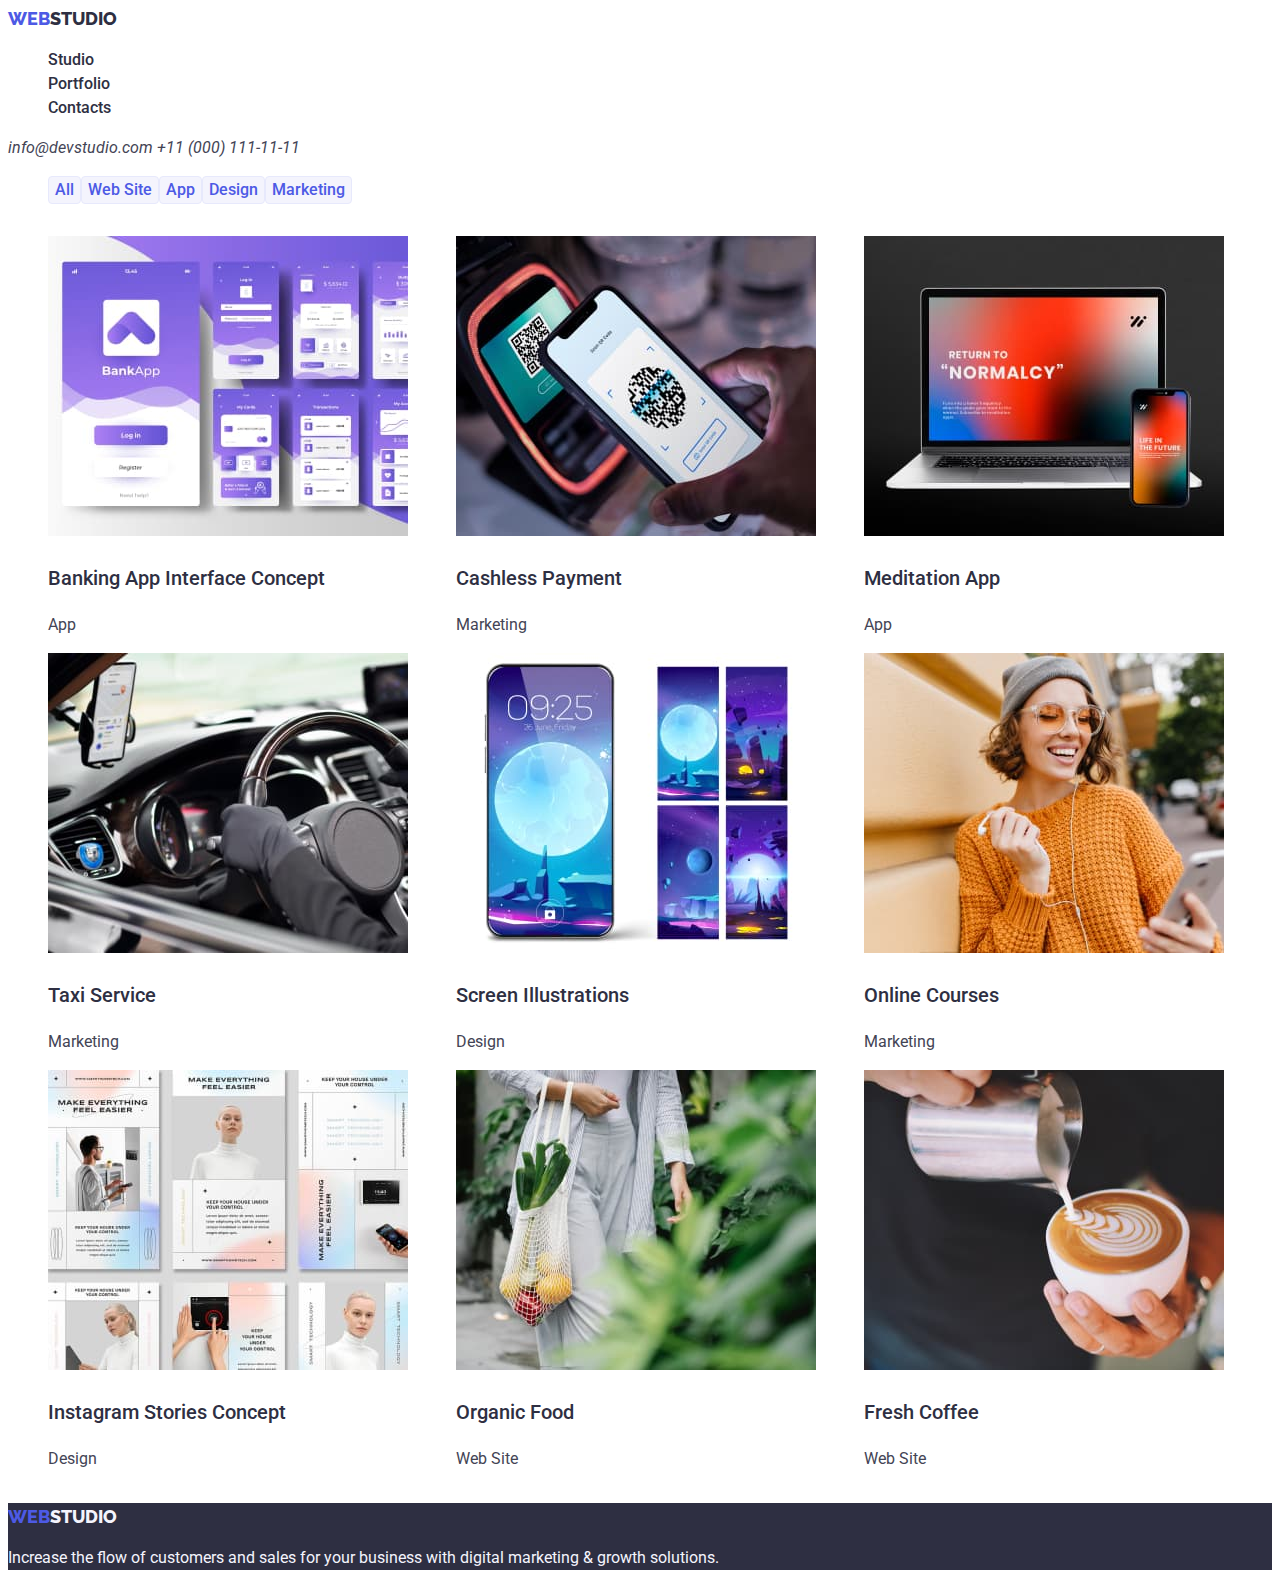
==== portfolio.html @ d2247dbf "Initial commit" ====
<!DOCTYPE html>
<html lang="en">
  <head>
    <meta charset="UTF-8" />
    <meta name="viewport" content="width=device-width, initial-scale=1.0" />
    <link rel="preconnect" href="https://fonts.googleapis.com" />
    <link rel="preconnect" href="https://fonts.gstatic.com" crossorigin />
    <link
      href="https://fonts.googleapis.com/css2?family=Raleway:wght@800&family=Roboto:wght@400;500;700;900&display=swap"
      rel="stylesheet"
    />
    <link rel="stylesheet" href="./css/styles.css" />
    <title>WebStudio - Portfolio</title>
  </head>
  <body>
    <header>
      <a class="logo" href="#"><span>WEB</span>STUDIO</a>
      <nav>
        <menu>
          <li>
            <a class="nav-links" href="./index.html" target="_self">Studio</a>
          </li>
          <li>
            <a class="nav-links" href="./portfolio.html" target="_self"
              >Portfolio</a
            >
          </li>
          <li><a class="nav-links" href="#">Contacts</a></li>
        </menu>
      </nav>
      <address>
        <a class="contacts" href="mailto:info@devstudio.com"
          >info@devstudio.com</a
        >
        <a class="contacts" href="tel:+110001111111">+11 (000) 111-11-11</a>
      </address>
    </header>
    <main>
      <div>
        <ul class="buttons-horizontal">
          <li><button type="button">All</button></li>
          <li><button type="button">Web Site</button></li>
          <li><button type="button">App</button></li>
          <li><button type="button">Design</button></li>
          <li><button type="button">Marketing</button></li>
        </ul>
      </div>
      <div>
        <ul class="grid-box">
          <li class="grid-item">
            <img
              src="./images/bankingapp.jpg"
              alt="Concept visualization of seven pages of Banking App layout"
              width="360"
              height="300"
            />
            <p class="pic-desc-header">Banking App Interface Concept</p>
            <p>App</p>
          </li>
          <li class="grid-item">
            <img
              src="./images/cashlesspayment.jpg"
              alt="Smartphone handed by a person and applied to a payment terminal"
              width="360"
              height="300"
            />
            <p class="pic-desc-header">Cashless Payment</p>
            <p>Marketing</p>
          </li>
          <li class="grid-item">
            <img
              src="./images/meditationapp.jpg"
              alt="Visualization of notebook and smartphone with some concept of meditation app on screen"
              width="360"
              height="300"
            />
            <p class="pic-desc-header">Meditation App</p>
            <p>App</p>
          </li>
          <li class="grid-item">
            <img
              src="./images/taxiservice.jpg"
              alt="Car interior dashboard with some hands grabbing the steering wheel"
              width="360"
              height="300"
            />
            <p class="pic-desc-header">Taxi Service</p>
            <p>Marketing</p>
          </li>
          <li class="grid-item">
            <img
              src="./images/screenillustrations.jpg"
              alt="Visualization of smartphone with some random space art wallpapers"
              width="360"
              height="300"
            />
            <p class="pic-desc-header">Screen Illustrations</p>
            <p>Design</p>
          </li>
          <li class="grid-item">
            <img
              src="./images/onlinecourses.jpg"
              alt="Young smiling woman holding a smartphone and looking at it screen"
              width="360"
              height="300"
            />
            <p class="pic-desc-header">Online Courses</p>
            <p>Marketing</p>
          </li>
          <li class="grid-item">
            <img
              src="./images/instagramstories.jpg"
              alt="Visualizations of some Instagram app screen designs"
              width="360"
              height="300"
            />
            <p class="pic-desc-header">Instagram Stories Concept</p>
            <p>Design</p>
          </li>
          <li class="grid-item">
            <img
              src="./images/organicfood.jpg"
              alt="Walking woman carrying a bag with vegetables"
              width="360"
              height="300"
            />
            <p class="pic-desc-header">Organic Food</p>
            <p>Web Site</p>
          </li>
          <li class="grid-item">
            <img
              src="./images/freshcoffee.jpg"
              alt="A person handling a cup and making a coffee"
              width="360"
              height="300"
            />
            <p class="pic-desc-header">Fresh Coffee</p>
            <p>Web Site</p>
          </li>
        </ul>
      </div>
    </main>
    <footer>
      <a class="logo-footer" href="#"><span>WEB</span>STUDIO</a>
      <p class="p-footer">
        Increase the flow of customers and sales for your business with digital
        marketing & growth solutions.
      </p>
    </footer>
  </body>
</html>
---- css/styles.css ----
:root {
  --button-color: #f4f4fd;
  --button-text-color: #4d5ae5;
  --button-hover-text-color: #ffffff;
  --button-border-color: #e7e9fc;
  --button-border-hover-color: #404bbf;
  --button-hover-color: #404bbf;
  --main-page-button-color: #4d5ae5;
  --main-page-button-text: #ffffff;
  --main-page-button-border: #404bbf;
  --body-text-color: #434455;
  --main-header-text-color: #ffffff;
  --header-text-color: #2e2f42;
  --background-color-dark: #2e2f42;
  --background-color-light: #f4f4fd;
  --footer-color: #f4f4fd;
  --span-color: #4d5ae5;
  --nav-links-color: #2e2f42;
  --nav-links-active-color: #404bbf;
}
body {
  font-family: Roboto, sans-serif;
  font-size: 16px;
  line-height: 1.5;
  color: var(--body-text-color);
}
.logo {
  font-family: Raleway;
  color: var(--header-text-color);
  font-size: 18px;
  font-weight: 800;
  line-height: 1.16667;
  text-decoration: none;
}
span {
  color: var(--span-color);
}
.nav-links {
  color: var(--nav-links-color);
  font-weight: 500;
  line-height: 1.5;
}
li {
  list-style-type: none;
}
.contacts {
  font-size: 16px;
  line-height: 1.5;
  color: var(--body-text-color);
  text-decoration: none;
}
footer {
  background-color: var(--background-color-dark);
}
h1 {
  color: var(--main-header-text-color);
  text-align: center;
  font-size: 56px;
  line-height: 1.07143;
}
h2 {
  color: var(--header-text-color);
  font-size: 36px;
  font-weight: 700;
  line-height: 1.11111;
  text-align: center;
}
h3 {
  font-size: 20px;
  font-weight: 500;
  color: var(--header-text-color);
}
.pic-desc-header {
  font-size: 20px;
  font-weight: 500;
  color: var(--header-text-color);
}
.header-background {
  background-color: var(--background-color-dark);
}
.ourteam-background {
  background: var(--background-color-light);
}
.main-page-button {
  font-size: 16px;
  font-weight: 500;
  line-height: 1.5;
  cursor: pointer;
  border-radius: 4px;
  background: var(--main-page-button-color);
  color: var(--main-page-button-text);
  border: 1px solid var(--main-page-button-border);
}
button {
  font-size: 16px;
  font-family: Roboto;
  font-weight: 500;
  line-height: 1.5;
  background: var(--button-color);
  color: var(--button-text-color);
  border: 1px solid var(--button-border-color);
  cursor: pointer;
  border-radius: 4px;
}
button:hover {
  background: var(--button-hover-color);
  border: var(--button-border-hover-color);
  color: var(--button-hover-text-color);
}
button:focus {
  background: var(--button-hover-color);
  color: var(--button-hover-text-color);
  outline-color: transparent;
}
a {
  outline: transparent;
  text-decoration: none;
}
a:focus {
  color: var(--nav-links-active-color);
}
a:hover {
  color: var(--nav-links-active-color);
}
.images-horizontal {
  list-style-type: none;
  display: inline-flex;
  flex-direction: row;
  justify-content: center;
  align-items: center;
  gap: 32px;
}
.buttons-horizontal {
  list-style-type: none;
  display: inline-flex;
  flex-direction: row;
}
.grid-box {
  display: flex;
  flex-wrap: wrap;
  list-style-type: none;
}
.grid-item {
  flex-direction: column;
  align-items: flex-start;
  flex-shrink: 0;
  flex-basis: calc(33.33%);
}
.logo-footer {
  color: var(--footer-color);
  font-family: Raleway;
  font-size: 18px;
  font-weight: 800;
  text-decoration: none;
}
.p-footer {
  color: var(--footer-color);
}
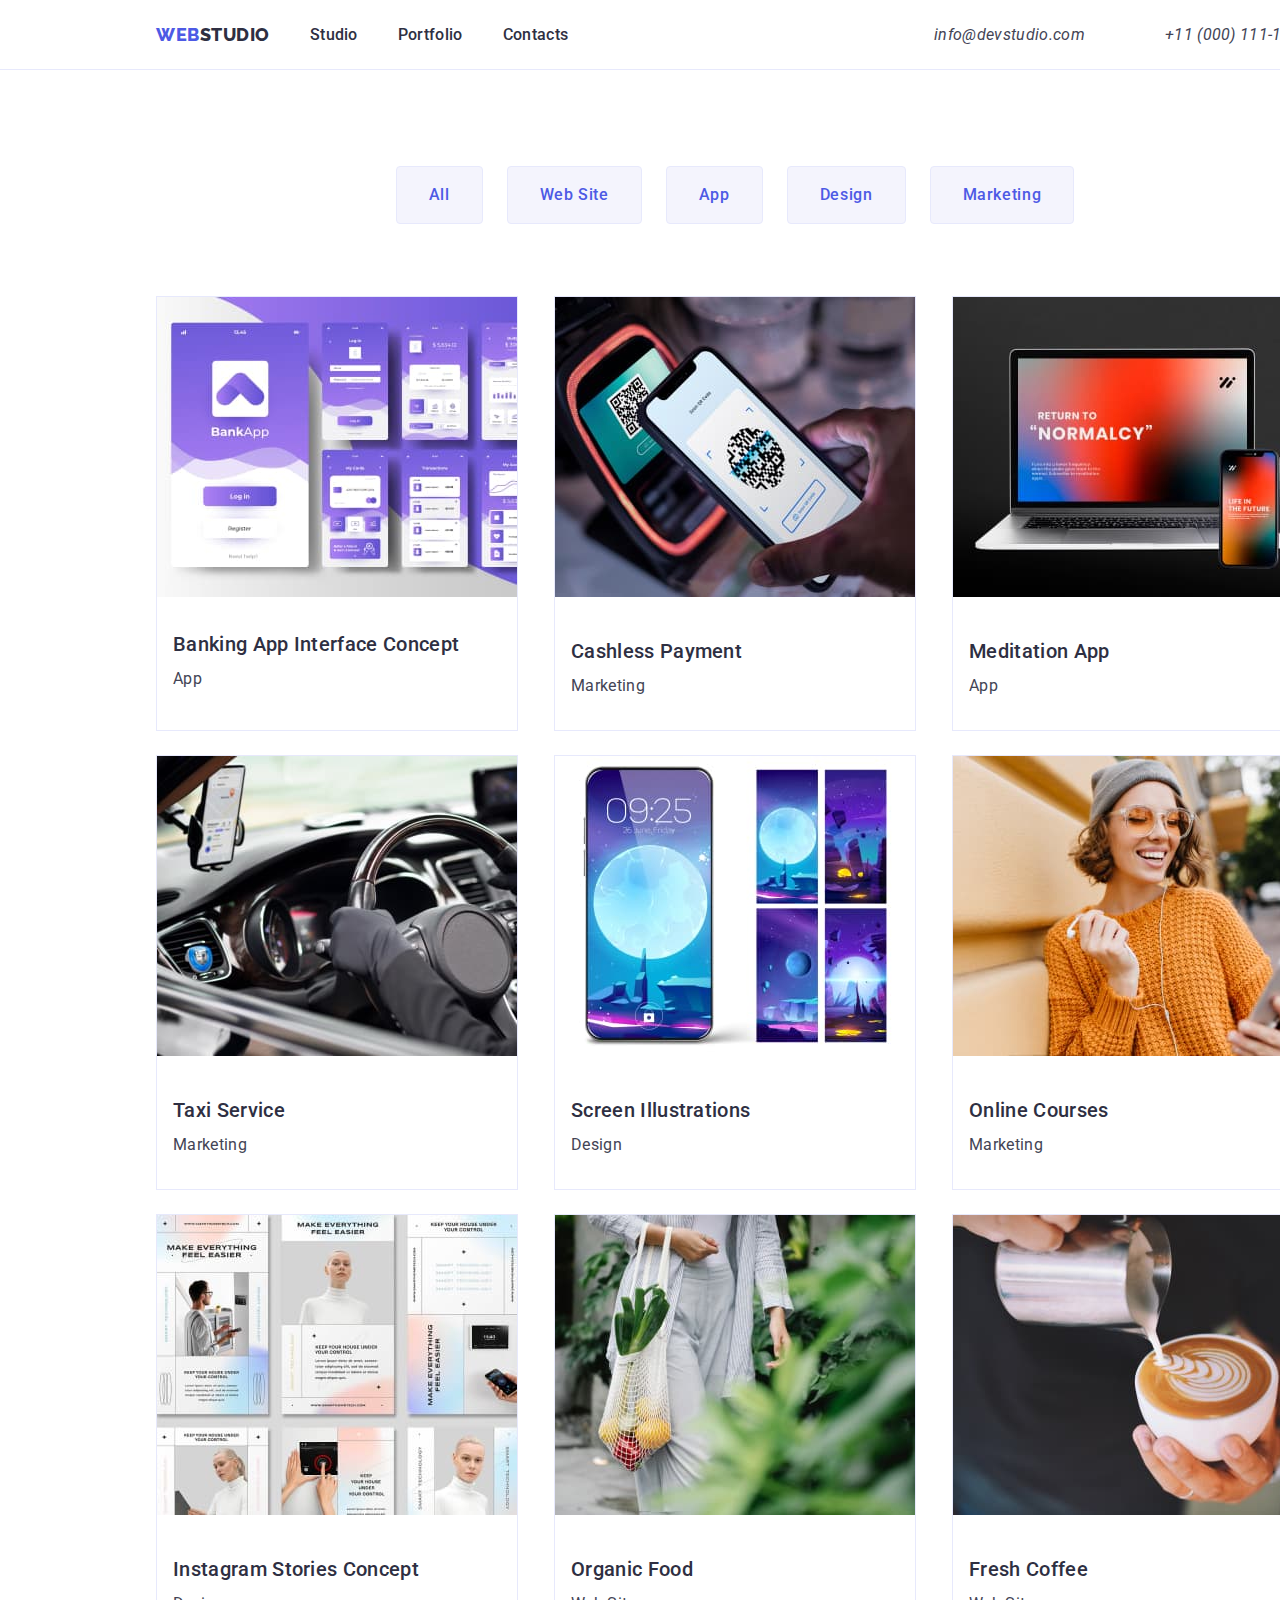
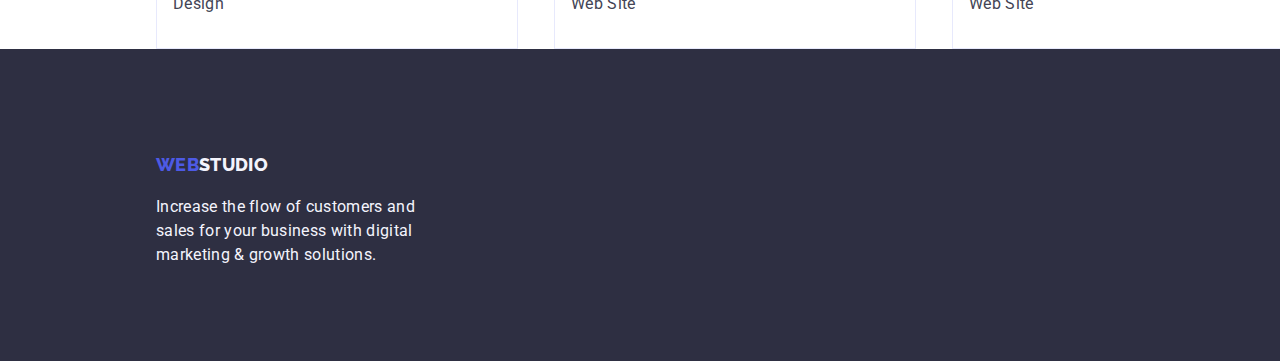
==== commit 721f539f: "goit-markup-hw-03" ====
--- a/portfolio.html
+++ b/portfolio.html
@@ -9,34 +9,39 @@
       href="https://fonts.googleapis.com/css2?family=Raleway:wght@800&family=Roboto:wght@400;500;700;900&display=swap"
       rel="stylesheet"
     />
+    <link rel="stylesheet" href="./css/modern-normalize.css" />
     <link rel="stylesheet" href="./css/styles.css" />
     <title>WebStudio - Portfolio</title>
   </head>
   <body>
-    <header>
-      <a class="logo" href="#"><span>WEB</span>STUDIO</a>
-      <nav>
-        <menu>
-          <li>
-            <a class="nav-links" href="./index.html" target="_self">Studio</a>
-          </li>
-          <li>
-            <a class="nav-links" href="./portfolio.html" target="_self"
-              >Portfolio</a
-            >
-          </li>
-          <li><a class="nav-links" href="#">Contacts</a></li>
-        </menu>
-      </nav>
-      <address>
-        <a class="contacts" href="mailto:info@devstudio.com"
-          >info@devstudio.com</a
-        >
-        <a class="contacts" href="tel:+110001111111">+11 (000) 111-11-11</a>
-      </address>
+    <header class="header-bottom-line">
+      <div class="container page-header">
+        <a class="logo" href="#"><span>WEB</span>STUDIO</a>
+        <nav>
+          <menu class="menu-nav-links">
+            <li>
+              <a class="nav-links" href="./index.html" target="_self">Studio</a>
+            </li>
+            <li>
+              <a class="nav-links" href="./portfolio.html" target="_self"
+                >Portfolio</a
+              >
+            </li>
+            <li><a class="nav-links" href="#">Contacts</a></li>
+          </menu>
+        </nav>
+        <address class="address-position">
+          <a class="contacts" href="mailto:info@devstudio.com"
+            >info@devstudio.com</a
+          >
+          <a class="contacts contacts-margin" href="tel:+110001111111"
+            >+11 (000) 111-11-11</a
+          >
+        </address>
+      </div>
     </header>
     <main>
-      <div>
+      <div class="container">
         <ul class="buttons-horizontal">
           <li><button type="button">All</button></li>
           <li><button type="button">Web Site</button></li>
@@ -45,17 +50,20 @@
           <li><button type="button">Marketing</button></li>
         </ul>
       </div>
-      <div>
+      <div class="container">
         <ul class="grid-box">
           <li class="grid-item">
             <img
+              class="card-no-gap"
               src="./images/bankingapp.jpg"
               alt="Concept visualization of seven pages of Banking App layout"
               width="360"
               height="300"
             />
-            <p class="pic-desc-header">Banking App Interface Concept</p>
-            <p>App</p>
+            <p class="pic-desc-header-portfolio">
+              Banking App Interface Concept
+            </p>
+            <p class="pic-desc-portfolio">App</p>
           </li>
           <li class="grid-item">
             <img
@@ -64,8 +72,8 @@
               width="360"
               height="300"
             />
-            <p class="pic-desc-header">Cashless Payment</p>
-            <p>Marketing</p>
+            <p class="pic-desc-header-portfolio">Cashless Payment</p>
+            <p class="pic-desc-portfolio">Marketing</p>
           </li>
           <li class="grid-item">
             <img
@@ -74,8 +82,8 @@
               width="360"
               height="300"
             />
-            <p class="pic-desc-header">Meditation App</p>
-            <p>App</p>
+            <p class="pic-desc-header-portfolio">Meditation App</p>
+            <p class="pic-desc-portfolio">App</p>
           </li>
           <li class="grid-item">
             <img
@@ -84,8 +92,8 @@
               width="360"
               height="300"
             />
-            <p class="pic-desc-header">Taxi Service</p>
-            <p>Marketing</p>
+            <p class="pic-desc-header-portfolio">Taxi Service</p>
+            <p class="pic-desc-portfolio">Marketing</p>
           </li>
           <li class="grid-item">
             <img
@@ -94,8 +102,8 @@
               width="360"
               height="300"
             />
-            <p class="pic-desc-header">Screen Illustrations</p>
-            <p>Design</p>
+            <p class="pic-desc-header-portfolio">Screen Illustrations</p>
+            <p class="pic-desc-portfolio">Design</p>
           </li>
           <li class="grid-item">
             <img
@@ -104,8 +112,8 @@
               width="360"
               height="300"
             />
-            <p class="pic-desc-header">Online Courses</p>
-            <p>Marketing</p>
+            <p class="pic-desc-header-portfolio">Online Courses</p>
+            <p class="pic-desc-portfolio">Marketing</p>
           </li>
           <li class="grid-item">
             <img
@@ -114,8 +122,8 @@
               width="360"
               height="300"
             />
-            <p class="pic-desc-header">Instagram Stories Concept</p>
-            <p>Design</p>
+            <p class="pic-desc-header-portfolio">Instagram Stories Concept</p>
+            <p class="pic-desc-portfolio">Design</p>
           </li>
           <li class="grid-item">
             <img
@@ -124,8 +132,8 @@
               width="360"
               height="300"
             />
-            <p class="pic-desc-header">Organic Food</p>
-            <p>Web Site</p>
+            <p class="pic-desc-header-portfolio">Organic Food</p>
+            <p class="pic-desc-portfolio">Web Site</p>
           </li>
           <li class="grid-item">
             <img
@@ -134,8 +142,8 @@
               width="360"
               height="300"
             />
-            <p class="pic-desc-header">Fresh Coffee</p>
-            <p>Web Site</p>
+            <p class="pic-desc-header-portfolio">Fresh Coffee</p>
+            <p class="pic-desc-portfolio">Web Site</p>
           </li>
         </ul>
       </div>
--- a/css/styles.css
+++ b/css/styles.css
@@ -2,7 +2,7 @@
   --button-color: #f4f4fd;
   --button-text-color: #4d5ae5;
   --button-hover-text-color: #ffffff;
-  --button-border-color: #e7e9fc;
+  --border-color: #e7e9fc;
   --button-border-hover-color: #404bbf;
   --button-hover-color: #404bbf;
   --main-page-button-color: #4d5ae5;
@@ -11,52 +11,39 @@
   --body-text-color: #434455;
   --main-header-text-color: #ffffff;
   --header-text-color: #2e2f42;
+  --header-bottom-border: #e7e9fc;
   --background-color-dark: #2e2f42;
   --background-color-light: #f4f4fd;
+  --card-background: #fff;
   --footer-color: #f4f4fd;
   --span-color: #4d5ae5;
   --nav-links-color: #2e2f42;
   --nav-links-active-color: #404bbf;
 }
+.container {
+  width: 1158px;
+  margin-left: 156px;
+}
 body {
   font-family: Roboto, sans-serif;
   font-size: 16px;
   line-height: 1.5;
+  letter-spacing: 0.32px;
   color: var(--body-text-color);
-}
-.logo {
-  font-family: Raleway;
-  color: var(--header-text-color);
-  font-size: 18px;
-  font-weight: 800;
-  line-height: 1.16667;
-  text-decoration: none;
-}
-span {
-  color: var(--span-color);
-}
-.nav-links {
-  color: var(--nav-links-color);
-  font-weight: 500;
-  line-height: 1.5;
 }
 li {
   list-style-type: none;
 }
-.contacts {
-  font-size: 16px;
-  line-height: 1.5;
-  color: var(--body-text-color);
-  text-decoration: none;
-}
-footer {
-  background-color: var(--background-color-dark);
-}
-h1 {
-  color: var(--main-header-text-color);
-  text-align: center;
-  font-size: 56px;
-  line-height: 1.07143;
+.section {
+  padding-top: 120px;
+  padding-bottom: 120px;
+}
+p {
+  margin: 0;
+}
+ul {
+  padding-left: 0px;
+  margin: 0px;
 }
 h2 {
   color: var(--header-text-color);
@@ -64,22 +51,86 @@
   font-weight: 700;
   line-height: 1.11111;
   text-align: center;
+  padding-bottom: 72px;
 }
 h3 {
   font-size: 20px;
   font-weight: 500;
   color: var(--header-text-color);
-}
-.pic-desc-header {
-  font-size: 20px;
-  font-weight: 500;
-  color: var(--header-text-color);
-}
-.header-background {
-  background-color: var(--background-color-dark);
-}
-.ourteam-background {
-  background: var(--background-color-light);
+  margin-bottom: 8px;
+}
+
+/* Header elements */
+
+.logo {
+  font-family: Raleway;
+  color: var(--header-text-color);
+  font-size: 18px;
+  font-weight: 800;
+  line-height: 1.16667;
+  letter-spacing: 0.54px;
+  text-decoration: none;
+  padding-top: 24px;
+  padding-bottom: 24px;
+}
+span {
+  color: var(--span-color);
+}
+.page-header {
+  display: flex;
+  align-items: center;
+}
+.header-bottom-line {
+  border-bottom: 1px solid var(--header-bottom-border);
+}
+.menu-nav-links {
+  display: flex;
+  gap: 40px;
+}
+.nav-links {
+  color: var(--nav-links-color);
+  font-weight: 500;
+  line-height: 1.5;
+  letter-spacing: 0.32px;
+}
+address {
+  display: inline-flex;
+}
+.address-position {
+  margin-left: auto;
+  gap: 40px;
+}
+.contacts {
+  font-size: 16px;
+  line-height: 1.5;
+  color: var(--body-text-color);
+  text-decoration: none;
+}
+.contacts-margin {
+  margin-left: 40px;
+}
+a {
+  outline: transparent;
+  text-decoration: none;
+}
+a:focus {
+  color: var(--nav-links-active-color);
+}
+a:hover {
+  color: var(--nav-links-active-color);
+}
+
+/* Hero section elements */
+
+h1 {
+  color: var(--main-header-text-color);
+  font-size: 56px;
+  line-height: 1.07143;
+  letter-spacing: 1.12px;
+  font-weight: 700;
+  width: 496px;
+  margin: 0 auto;
+  padding-top: 188px;
 }
 .main-page-button {
   font-size: 16px;
@@ -90,69 +141,166 @@
   background: var(--main-page-button-color);
   color: var(--main-page-button-text);
   border: 1px solid var(--main-page-button-border);
-}
-button {
-  font-size: 16px;
-  font-family: Roboto;
-  font-weight: 500;
-  line-height: 1.5;
-  background: var(--button-color);
-  color: var(--button-text-color);
-  border: 1px solid var(--button-border-color);
-  cursor: pointer;
-  border-radius: 4px;
-}
-button:hover {
-  background: var(--button-hover-color);
-  border: var(--button-border-hover-color);
-  color: var(--button-hover-text-color);
-}
-button:focus {
-  background: var(--button-hover-color);
-  color: var(--button-hover-text-color);
-  outline-color: transparent;
-}
-a {
-  outline: transparent;
-  text-decoration: none;
-}
-a:focus {
-  color: var(--nav-links-active-color);
-}
-a:hover {
-  color: var(--nav-links-active-color);
-}
-.images-horizontal {
-  list-style-type: none;
-  display: inline-flex;
-  flex-direction: row;
-  justify-content: center;
-  align-items: center;
-  gap: 32px;
-}
-.buttons-horizontal {
-  list-style-type: none;
-  display: inline-flex;
-  flex-direction: row;
-}
-.grid-box {
-  display: flex;
-  flex-wrap: wrap;
-  list-style-type: none;
-}
-.grid-item {
-  flex-direction: column;
-  align-items: flex-start;
-  flex-shrink: 0;
-  flex-basis: calc(33.33%);
+  margin-top: 48px;
+}
+.header-background {
+  width: 1440px;
+  height: 600px;
+  background-color: var(--background-color-dark);
+  text-align: center;
+}
+
+/* Footer elements */
+
+footer {
+  background-color: var(--background-color-dark);
+  width: 1440px;
+  height: 312px;
 }
 .logo-footer {
+  display: block;
   color: var(--footer-color);
   font-family: Raleway;
   font-size: 18px;
   font-weight: 800;
   text-decoration: none;
+  margin-left: 156px;
+  padding-top: 101.5px;
 }
 .p-footer {
+  display: block;
   color: var(--footer-color);
-}
+  width: 264px;
+  margin-left: 156px;
+  padding-top: 17.5px;
+}
+
+.feature-list {
+  display: flex;
+  gap: 24px;
+}
+.feature-list-item {
+  flex-basis: 264px;
+}
+
+/* Our team cards*/
+
+.ourteam-background {
+  background: var(--background-color-light);
+  width: 1440px;
+}
+.picture-card {
+  background: var(--card-background);
+  display: block;
+  border-radius: 0px 0px 4px 4px;
+  box-shadow: 0px 2px 1px 0px rgba(46, 47, 66, 0.08),
+    0px 1px 1px 0px rgba(46, 47, 66, 0.16),
+    0px 1px 6px 0px rgba(46, 47, 66, 0.08);
+}
+.pic-desc-header {
+  font-size: 20px;
+  font-weight: 500;
+  color: var(--header-text-color);
+  margin: 0px;
+  padding-top: 32px;
+  padding-bottom: 8px;
+  text-align: center;
+}
+.pic-desc {
+  text-align: center;
+  padding-bottom: 32px;
+}
+
+/* Buttons */
+
+button {
+  font-size: 16px;
+  font-family: Roboto;
+  font-weight: 500;
+  line-height: 1.5;
+  letter-spacing: 0.64px;
+  background: var(--button-color);
+  color: var(--button-text-color);
+  border: 1px solid var(--border-color);
+  cursor: pointer;
+  border-radius: 4px;
+  padding: 16px 32px;
+}
+button:hover {
+  background: var(--button-hover-color);
+  border: var(--button-border-hover-color);
+  color: var(--button-hover-text-color);
+}
+button:focus {
+  background: var(--button-hover-color);
+  color: var(--button-hover-text-color);
+  outline-color: transparent;
+}
+.buttons-horizontal {
+  list-style-type: none;
+  display: flex;
+  flex-direction: row;
+  gap: 24px;
+  justify-content: center;
+  margin-bottom: 72px;
+  margin-top: 96px;
+}
+
+/* What are we doing section */
+
+.images-horizontal {
+  list-style-type: none;
+  display: flex;
+  flex-direction: row;
+  justify-content: center;
+  align-items: center;
+  gap: 24px;
+}
+.image-border {
+  border: 1px solid var(--border-color);
+}
+.image-border-portfolio {
+  border: 1px solid var(--border-color);
+}
+
+/* Cards grid */
+
+.grid-box {
+  display: flex;
+  flex-wrap: wrap;
+  list-style-type: none;
+  row-gap: 24px;
+  justify-content: space-between;
+}
+.grid-item {
+  flex-direction: column;
+  align-items: flex-start;
+  flex-shrink: 0;
+  flex-basis: 360px;
+  border: 1px solid var(--border-color);
+}
+/*.grid-item:last-child {
+  gap: 0px;
+}
+*/
+.picture-card-portfolio {
+  background: --var(--card-background);
+  width: 360px;
+  border: 1px solid var(--border-color);
+  border-radius: 0px 0px 4px 4px;
+  overflow: hidden;
+  padding-bottom: 0px;
+}
+.pic-desc-header-portfolio {
+  font-size: 20px;
+  font-weight: 500;
+  color: var(--header-text-color);
+  margin: 0px;
+  padding: 32px 0px 8px 16px;
+}
+.card-no-gap {
+  display: block;
+}
+.pic-desc-portfolio {
+  padding: 0px 0px 32px 16px;
+}
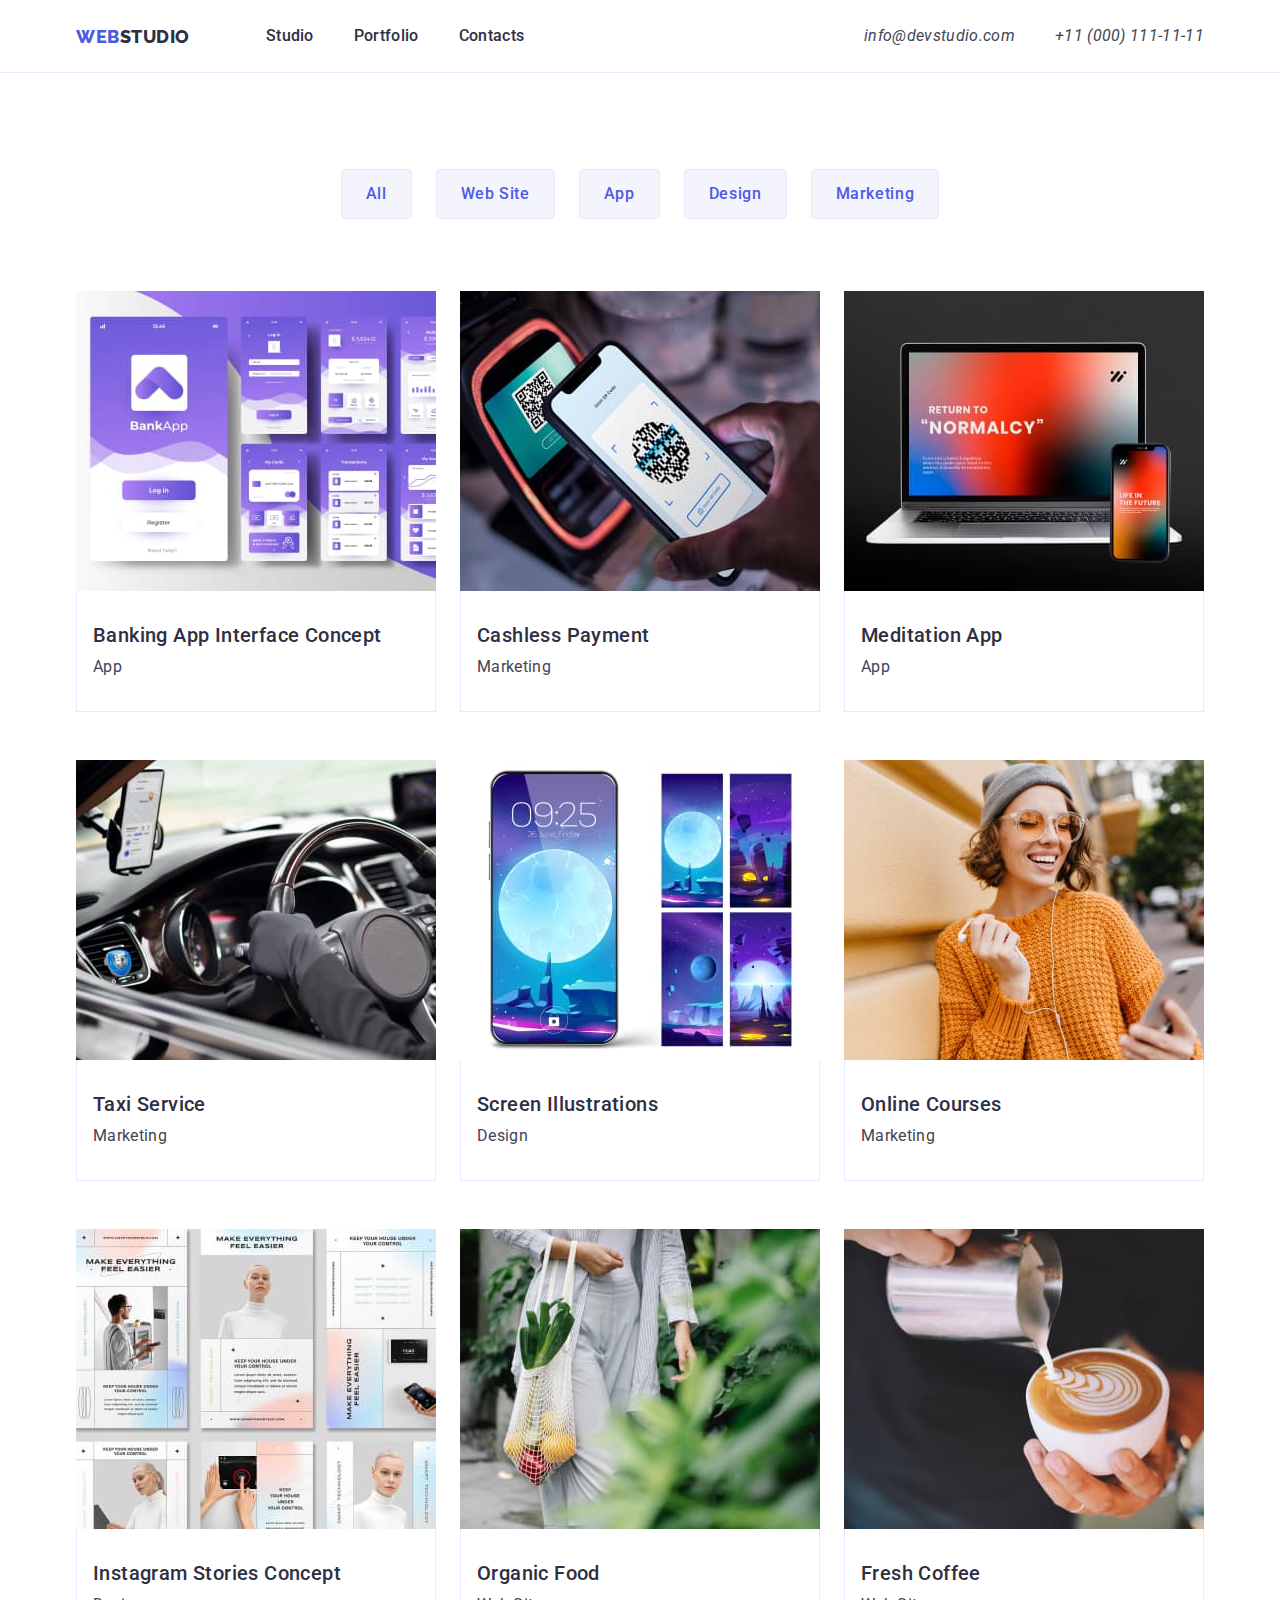
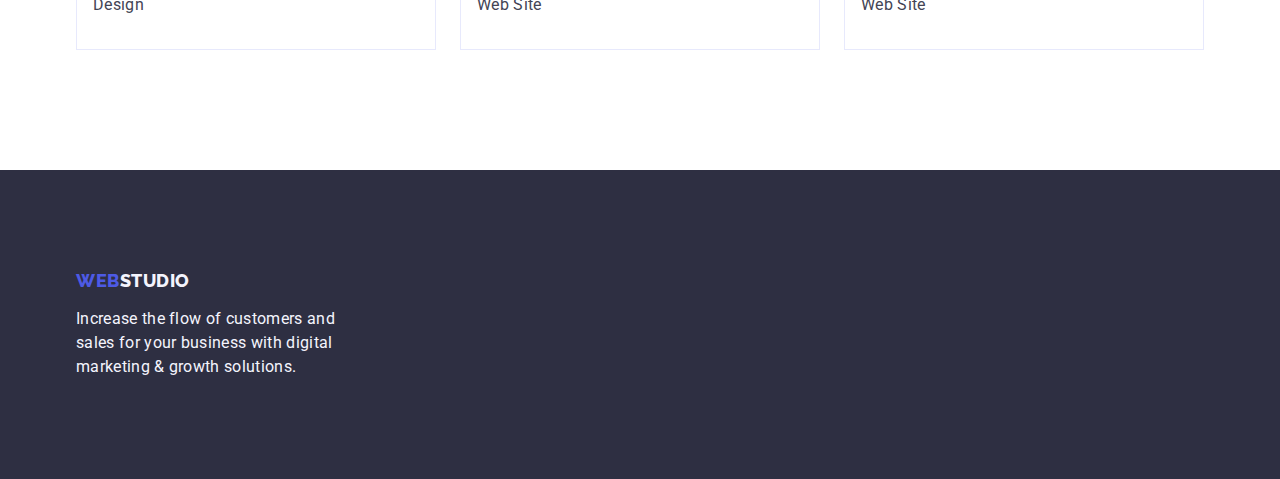
==== commit 59ca8b3e: "goit-markup-hw-03-updated" ====
--- a/portfolio.html
+++ b/portfolio.html
@@ -9,15 +9,15 @@
       href="https://fonts.googleapis.com/css2?family=Raleway:wght@800&family=Roboto:wght@400;500;700;900&display=swap"
       rel="stylesheet"
     />
-    <link rel="stylesheet" href="./css/modern-normalize.css" />
+    <link rel="stylesheet" href="./css/modern-normalize.min.css" />
     <link rel="stylesheet" href="./css/styles.css" />
     <title>WebStudio - Portfolio</title>
   </head>
   <body>
     <header class="header-bottom-line">
       <div class="container page-header">
-        <a class="logo" href="#"><span>WEB</span>STUDIO</a>
-        <nav>
+        <nav class="header-navigation">
+          <a class="logo" href="#"><span>WEB</span>STUDIO</a>
           <menu class="menu-nav-links">
             <li>
               <a class="nav-links" href="./index.html" target="_self">Studio</a>
@@ -30,130 +30,186 @@
             <li><a class="nav-links" href="#">Contacts</a></li>
           </menu>
         </nav>
-        <address class="address-position">
-          <a class="contacts" href="mailto:info@devstudio.com"
-            >info@devstudio.com</a
-          >
-          <a class="contacts contacts-margin" href="tel:+110001111111"
-            >+11 (000) 111-11-11</a
-          >
+        <address>
+          <ul class="address-position">
+            <li>
+              <a class="contacts" href="mailto:info@devstudio.com"
+                >info@devstudio.com</a
+              >
+            </li>
+            <li>
+              <a class="contacts" href="tel:+110001111111"
+                >+11 (000) 111-11-11</a
+              >
+            </li>
+          </ul>
         </address>
       </div>
     </header>
     <main>
+      <section class="main-section-portfolio">
+        <div class="container">
+          <h1 class="visually-hidden">Portfolio</h1>
+          <ul class="list-portfolio-filters">
+            <li>
+              <button class="buttons-portfolio" type="button">All</button>
+            </li>
+            <li>
+              <button class="buttons-portfolio" type="button">Web Site</button>
+            </li>
+            <li>
+              <button class="buttons-portfolio" type="button">App</button>
+            </li>
+            <li>
+              <button class="buttons-portfolio" type="button">Design</button>
+            </li>
+            <li>
+              <button class="buttons-portfolio" type="button">Marketing</button>
+            </li>
+          </ul>
+          <div>
+            <ul class="list-cards-grid-portfolio">
+              <li class="card-portfolio">
+                <a>
+                  <img
+                    src="./images/bankingapp.jpg"
+                    alt="Concept visualization of seven pages of Banking App layout"
+                    width="360"
+                    height="300"
+                  />
+                  <div class="div-card-portfolio">
+                    <h3 class="h3-card-portfolio">
+                      Banking App Interface Concept
+                    </h3>
+                    <p class="p-card-portfolio">App</p>
+                  </div></a
+                >
+              </li>
+              <li class="card-portfolio">
+                <a>
+                  <img
+                    src="./images/cashlesspayment.jpg"
+                    alt="Smartphone handed by a person and applied to a payment terminal"
+                    width="360"
+                    height="300"
+                  />
+                  <div class="div-card-portfolio">
+                    <h3 class="h3-card-portfolio">Cashless Payment</h3>
+                    <p class="p-card-portfolio">Marketing</p>
+                  </div>
+                </a>
+              </li>
+              <li class="card-portfolio">
+                <a>
+                  <img
+                    src="./images/meditationapp.jpg"
+                    alt="Visualization of notebook and smartphone with some concept of meditation app on screen"
+                    width="360"
+                    height="300"
+                  />
+                  <div class="div-card-portfolio">
+                    <h3 class="h3-card-portfolio">Meditation App</h3>
+                    <p class="p-card-portfolio">App</p>
+                  </div></a
+                >
+              </li>
+              <li class="card-portfolio">
+                <a>
+                  <img
+                    src="./images/taxiservice.jpg"
+                    alt="Car interior dashboard with some hands grabbing the steering wheel"
+                    width="360"
+                    height="300"
+                  />
+                  <div class="div-card-portfolio">
+                    <h3 class="h3-card-portfolio">Taxi Service</h3>
+                    <p class="p-card-portfolio">Marketing</p>
+                  </div></a
+                >
+              </li>
+              <li class="card-portfolio">
+                <a>
+                  <img
+                    src="./images/screenillustrations.jpg"
+                    alt="Visualization of smartphone with some random space art wallpapers"
+                    width="360"
+                    height="300"
+                  />
+                  <div class="div-card-portfolio">
+                    <h3 class="h3-card-portfolio">Screen Illustrations</h3>
+                    <p class="p-card-portfolio">Design</p>
+                  </div></a
+                >
+              </li>
+              <li class="card-portfolio">
+                <a>
+                  <img
+                    src="./images/onlinecourses.jpg"
+                    alt="Young smiling woman holding a smartphone and looking at it screen"
+                    width="360"
+                    height="300"
+                  />
+                  <div class="div-card-portfolio">
+                    <h3 class="h3-card-portfolio">Online Courses</h3>
+                    <p class="p-card-portfolio">Marketing</p>
+                  </div></a
+                >
+              </li>
+              <li class="card-portfolio">
+                <a>
+                  <img
+                    src="./images/instagramstories.jpg"
+                    alt="Visualizations of some Instagram app screen designs"
+                    width="360"
+                    height="300"
+                  />
+                  <div class="div-card-portfolio">
+                    <h3 class="h3-card-portfolio">Instagram Stories Concept</h3>
+                    <p class="p-card-portfolio">Design</p>
+                  </div></a
+                >
+              </li>
+              <li class="card-portfolio">
+                <a>
+                  <img
+                    src="./images/organicfood.jpg"
+                    alt="Walking woman carrying a bag with vegetables"
+                    width="360"
+                    height="300"
+                  />
+                  <div class="div-card-portfolio">
+                    <h3 class="h3-card-portfolio">Organic Food</h3>
+                    <p class="p-card-portfolio">Web Site</p>
+                  </div></a
+                >
+              </li>
+              <li class="card-portfolio">
+                <a>
+                  <img
+                    src="./images/freshcoffee.jpg"
+                    alt="A person handling a cup and making a coffee"
+                    width="360"
+                    height="300"
+                  />
+                  <div class="div-card-portfolio">
+                    <h3 class="h3-card-portfolio">Fresh Coffee</h3>
+                    <p class="p-card-portfolio">Web Site</p>
+                  </div></a
+                >
+              </li>
+            </ul>
+          </div>
+        </div>
+      </section>
+    </main>
+    <footer class="page-footer">
       <div class="container">
-        <ul class="buttons-horizontal">
-          <li><button type="button">All</button></li>
-          <li><button type="button">Web Site</button></li>
-          <li><button type="button">App</button></li>
-          <li><button type="button">Design</button></li>
-          <li><button type="button">Marketing</button></li>
-        </ul>
+        <a class="logo-footer" href="#"><span>WEB</span>STUDIO</a>
+        <p class="p-footer">
+          Increase the flow of customers and sales for your business with
+          digital marketing & growth solutions.
+        </p>
       </div>
-      <div class="container">
-        <ul class="grid-box">
-          <li class="grid-item">
-            <img
-              class="card-no-gap"
-              src="./images/bankingapp.jpg"
-              alt="Concept visualization of seven pages of Banking App layout"
-              width="360"
-              height="300"
-            />
-            <p class="pic-desc-header-portfolio">
-              Banking App Interface Concept
-            </p>
-            <p class="pic-desc-portfolio">App</p>
-          </li>
-          <li class="grid-item">
-            <img
-              src="./images/cashlesspayment.jpg"
-              alt="Smartphone handed by a person and applied to a payment terminal"
-              width="360"
-              height="300"
-            />
-            <p class="pic-desc-header-portfolio">Cashless Payment</p>
-            <p class="pic-desc-portfolio">Marketing</p>
-          </li>
-          <li class="grid-item">
-            <img
-              src="./images/meditationapp.jpg"
-              alt="Visualization of notebook and smartphone with some concept of meditation app on screen"
-              width="360"
-              height="300"
-            />
-            <p class="pic-desc-header-portfolio">Meditation App</p>
-            <p class="pic-desc-portfolio">App</p>
-          </li>
-          <li class="grid-item">
-            <img
-              src="./images/taxiservice.jpg"
-              alt="Car interior dashboard with some hands grabbing the steering wheel"
-              width="360"
-              height="300"
-            />
-            <p class="pic-desc-header-portfolio">Taxi Service</p>
-            <p class="pic-desc-portfolio">Marketing</p>
-          </li>
-          <li class="grid-item">
-            <img
-              src="./images/screenillustrations.jpg"
-              alt="Visualization of smartphone with some random space art wallpapers"
-              width="360"
-              height="300"
-            />
-            <p class="pic-desc-header-portfolio">Screen Illustrations</p>
-            <p class="pic-desc-portfolio">Design</p>
-          </li>
-          <li class="grid-item">
-            <img
-              src="./images/onlinecourses.jpg"
-              alt="Young smiling woman holding a smartphone and looking at it screen"
-              width="360"
-              height="300"
-            />
-            <p class="pic-desc-header-portfolio">Online Courses</p>
-            <p class="pic-desc-portfolio">Marketing</p>
-          </li>
-          <li class="grid-item">
-            <img
-              src="./images/instagramstories.jpg"
-              alt="Visualizations of some Instagram app screen designs"
-              width="360"
-              height="300"
-            />
-            <p class="pic-desc-header-portfolio">Instagram Stories Concept</p>
-            <p class="pic-desc-portfolio">Design</p>
-          </li>
-          <li class="grid-item">
-            <img
-              src="./images/organicfood.jpg"
-              alt="Walking woman carrying a bag with vegetables"
-              width="360"
-              height="300"
-            />
-            <p class="pic-desc-header-portfolio">Organic Food</p>
-            <p class="pic-desc-portfolio">Web Site</p>
-          </li>
-          <li class="grid-item">
-            <img
-              src="./images/freshcoffee.jpg"
-              alt="A person handling a cup and making a coffee"
-              width="360"
-              height="300"
-            />
-            <p class="pic-desc-header-portfolio">Fresh Coffee</p>
-            <p class="pic-desc-portfolio">Web Site</p>
-          </li>
-        </ul>
-      </div>
-    </main>
-    <footer>
-      <a class="logo-footer" href="#"><span>WEB</span>STUDIO</a>
-      <p class="p-footer">
-        Increase the flow of customers and sales for your business with digital
-        marketing & growth solutions.
-      </p>
     </footer>
   </body>
 </html>
--- a/css/styles.css
+++ b/css/styles.css
@@ -1,306 +1,393 @@
 :root {
-  --button-color: #f4f4fd;
-  --button-text-color: #4d5ae5;
-  --button-hover-text-color: #ffffff;
-  --border-color: #e7e9fc;
-  --button-border-hover-color: #404bbf;
-  --button-hover-color: #404bbf;
-  --main-page-button-color: #4d5ae5;
-  --main-page-button-text: #ffffff;
-  --main-page-button-border: #404bbf;
-  --body-text-color: #434455;
-  --main-header-text-color: #ffffff;
-  --header-text-color: #2e2f42;
-  --header-bottom-border: #e7e9fc;
-  --background-color-dark: #2e2f42;
-  --background-color-light: #f4f4fd;
-  --card-background: #fff;
-  --footer-color: #f4f4fd;
-  --span-color: #4d5ae5;
-  --nav-links-color: #2e2f42;
-  --nav-links-active-color: #404bbf;
-}
-.container {
-  width: 1158px;
-  margin-left: 156px;
-}
+  --iris: #4d5ae5;
+  --ocean: #404bbf;
+  --navy-blue: #2e2f42;
+  --slate: #434455;
+  --cornflower: #e7e9fc;
+  --cloud: #f4f4fd;
+  --white: #ffffff;
+}
+
 body {
   font-family: Roboto, sans-serif;
   font-size: 16px;
+  font-weight: 400;
   line-height: 1.5;
   letter-spacing: 0.32px;
-  color: var(--body-text-color);
-}
-li {
-  list-style-type: none;
-}
-.section {
-  padding-top: 120px;
-  padding-bottom: 120px;
-}
-p {
+  color: var(--slate);
+}
+
+.container {
+  width: 1158px;
+  margin: 0 auto;
+  padding: 0 15px;
+}
+
+img {
+  display: block;
+}
+
+p,
+h1,
+h2,
+h3,
+h4,
+h5,
+h6 {
   margin: 0;
 }
+
 ul {
-  padding-left: 0px;
+  padding: 0px;
   margin: 0px;
 }
-h2 {
-  color: var(--header-text-color);
-  font-size: 36px;
-  font-weight: 700;
-  line-height: 1.11111;
-  text-align: center;
-  padding-bottom: 72px;
-}
-h3 {
-  font-size: 20px;
-  font-weight: 500;
-  color: var(--header-text-color);
-  margin-bottom: 8px;
-}
 
 /* Header elements */
+
+.header-navigation {
+  display: flex;
+  align-items: center;
+}
 
 .logo {
   font-family: Raleway;
-  color: var(--header-text-color);
+  color: var(--navy-blue);
   font-size: 18px;
   font-weight: 800;
   line-height: 1.16667;
   letter-spacing: 0.54px;
   text-decoration: none;
+  margin-right: 76px;
+}
+span {
+  color: var(--iris);
+}
+.page-header {
+  display: flex;
+  align-items: center;
+  justify-content: space-between;
+}
+.header-bottom-line {
+  border-bottom: 1px solid var(--cornflower);
+}
+.menu-nav-links {
+  display: flex;
+  gap: 40px;
+  padding-inline-start: 0px;
+  list-style-type: none;
+  margin: 0px;
   padding-top: 24px;
   padding-bottom: 24px;
 }
-span {
-  color: var(--span-color);
-}
-.page-header {
-  display: flex;
-  align-items: center;
-}
-.header-bottom-line {
-  border-bottom: 1px solid var(--header-bottom-border);
-}
-.menu-nav-links {
-  display: flex;
-  gap: 40px;
-}
+
 .nav-links {
-  color: var(--nav-links-color);
+  color: var(--navy-blue);
   font-weight: 500;
   line-height: 1.5;
   letter-spacing: 0.32px;
-}
-address {
-  display: inline-flex;
-}
+  padding: 24px 0;
+  text-decoration: none;
+}
+
+.nav-links:hover {
+  color: var(--ocean);
+}
+
+.nav-links:focus {
+  color: var(--ocean);
+}
+
 .address-position {
+  display: flex;
+  gap: 40px;
+  list-style-type: none;
   margin-left: auto;
-  gap: 40px;
 }
 .contacts {
-  font-size: 16px;
-  line-height: 1.5;
-  color: var(--body-text-color);
+  color: var(--slate);
   text-decoration: none;
 }
-.contacts-margin {
-  margin-left: 40px;
-}
-a {
-  outline: transparent;
-  text-decoration: none;
-}
-a:focus {
-  color: var(--nav-links-active-color);
-}
-a:hover {
-  color: var(--nav-links-active-color);
+
+.contacts:hover {
+  color: var(--ocean);
+}
+
+.contacts:focus {
+  color: var(--ocean);
 }
 
 /* Hero section elements */
 
-h1 {
-  color: var(--main-header-text-color);
+.h1-hero-section {
+  color: var(--white);
   font-size: 56px;
   line-height: 1.07143;
   letter-spacing: 1.12px;
   font-weight: 700;
-  width: 496px;
+  max-width: 496px;
   margin: 0 auto;
-  padding-top: 188px;
 }
 .main-page-button {
   font-size: 16px;
   font-weight: 500;
+  letter-spacing: 0.64px;
   line-height: 1.5;
   cursor: pointer;
   border-radius: 4px;
-  background: var(--main-page-button-color);
-  color: var(--main-page-button-text);
-  border: 1px solid var(--main-page-button-border);
-  margin-top: 48px;
-}
-.header-background {
-  width: 1440px;
-  height: 600px;
-  background-color: var(--background-color-dark);
-  text-align: center;
-}
-
-/* Footer elements */
-
-footer {
-  background-color: var(--background-color-dark);
-  width: 1440px;
-  height: 312px;
-}
-.logo-footer {
+  background-color: var(--iris);
+  color: var(--white);
+  border: none;
   display: block;
-  color: var(--footer-color);
-  font-family: Raleway;
-  font-size: 18px;
-  font-weight: 800;
-  text-decoration: none;
-  margin-left: 156px;
-  padding-top: 101.5px;
-}
-.p-footer {
-  display: block;
-  color: var(--footer-color);
-  width: 264px;
-  margin-left: 156px;
-  padding-top: 17.5px;
-}
-
-.feature-list {
+  min-width: 169px;
+  height: 56px;
+  margin: 48px auto 0;
+  box-shadow: 0px 4px 4px 0px rgba(0, 0, 0, 0.15);
+}
+
+.main-page-button:hover {
+  background-color: var(--ocean);
+}
+
+.main-page-button:focus {
+  background-color: var(--ocean);
+}
+
+.hero-section {
+  background-color: var(--navy-blue);
+  text-align: center;
+  padding: 188px 0;
+}
+
+/* Features list section */
+
+.section-padding-top-bottom {
+  padding-top: 120px;
+  padding-bottom: 120px;
+}
+
+.visually-hidden {
+  clip: rect(0 0 0 0);
+  clip-path: inset(50%);
+  height: 1px;
+  overflow: hidden;
+  position: absolute;
+  white-space: nowrap;
+  width: 1px;
+}
+
+.h3-feature-list {
+  font-size: 20px;
+  font-weight: 500;
+  letter-spacing: 0.4px;
+  line-height: 1.2;
+  color: var(--navy-blue);
+  margin-bottom: 8px;
+}
+.features-list {
   display: flex;
   gap: 24px;
-}
+  list-style-type: none;
+}
+
 .feature-list-item {
-  flex-basis: 264px;
-}
-
-/* Our team cards*/
+  flex-basis: calc((100% - 72px) / 4);
+}
+
+/* What are we doing section */
+
+.section-padding-bottom {
+  padding-bottom: 120px;
+}
+
+.h2-what-are-we-doing {
+  color: var(--navy-blue);
+  font-size: 36px;
+  font-weight: 700;
+  line-height: 1.11111;
+  text-align: center;
+  margin-bottom: 72px;
+}
+
+.list-item-what-are-we-doing {
+  flex-basis: calc((100%-48px) / 3);
+}
+
+.list-what-are-we-doing {
+  list-style-type: none;
+  display: flex;
+  flex-direction: row;
+  justify-content: center;
+  align-items: center;
+  gap: 24px;
+}
+
+.image-border {
+  border: 1px solid var(--cornflower);
+}
+
+/* Our team section */
 
 .ourteam-background {
-  background: var(--background-color-light);
-  width: 1440px;
-}
-.picture-card {
-  background: var(--card-background);
+  background-color: var(--cloud);
+}
+
+.h2-our-team {
+  color: var(--navy-blue);
+  font-size: 36px;
+  font-weight: 700;
+  letter-spacing: 0.72px;
+  line-height: 1.11111;
+  text-align: center;
+  margin-bottom: 72px;
+}
+
+.list-our-team {
+  display: flex;
+  gap: 24px;
+}
+
+.card-our-team {
+  flex-basis: calc((100%-72px) / 4);
+  background: var(--white);
   display: block;
   border-radius: 0px 0px 4px 4px;
   box-shadow: 0px 2px 1px 0px rgba(46, 47, 66, 0.08),
     0px 1px 1px 0px rgba(46, 47, 66, 0.16),
     0px 1px 6px 0px rgba(46, 47, 66, 0.08);
 }
-.pic-desc-header {
+
+.div-card-our-team {
+  padding: 32px 16px;
+}
+
+.h3-card-our-team {
   font-size: 20px;
   font-weight: 500;
-  color: var(--header-text-color);
-  margin: 0px;
-  padding-top: 32px;
-  padding-bottom: 8px;
-  text-align: center;
-}
-.pic-desc {
-  text-align: center;
-  padding-bottom: 32px;
-}
-
-/* Buttons */
-
-button {
-  font-size: 16px;
-  font-family: Roboto;
+  line-height: 1.2;
+  letter-spacing: 0.4px;
+  color: var(--navy-blue);
+  text-align: center;
+  margin-bottom: 8px;
+}
+
+.p-card-our-team {
+  text-align: center;
+}
+
+/* Footer elements */
+
+.page-footer {
+  padding: 100px 0;
+  background-color: var(--navy-blue);
+}
+
+.logo-footer {
+  display: inline-block;
+  color: var(--cloud);
+  font-family: Raleway;
+  font-size: 18px;
+  font-weight: 800;
+  line-height: 1.16667;
+  letter-spacing: 0.54px;
+  text-decoration: none;
+  margin-bottom: 16px;
+}
+
+.p-footer {
+  display: block;
+  color: var(--cloud);
+  max-width: 264px;
+}
+
+/* Portfolio main section */
+
+.main-section-portfolio {
+  padding-top: 96px;
+  padding-bottom: 120px;
+}
+
+.list-portfolio-filters {
+  display: flex;
+  justify-content: center;
+  gap: 24px;
+  margin-bottom: 72px;
+  list-style-type: none;
+}
+
+.buttons-portfolio {
+  color: var(--iris);
   font-weight: 500;
   line-height: 1.5;
   letter-spacing: 0.64px;
-  background: var(--button-color);
-  color: var(--button-text-color);
-  border: 1px solid var(--border-color);
+  padding: 12px 24px;
+  border: solid 1px var(--cornflower);
+  background-color: var(--cloud);
+  border-radius: 4px;
   cursor: pointer;
-  border-radius: 4px;
-  padding: 16px 32px;
-}
-button:hover {
-  background: var(--button-hover-color);
-  border: var(--button-border-hover-color);
-  color: var(--button-hover-text-color);
-}
-button:focus {
-  background: var(--button-hover-color);
-  color: var(--button-hover-text-color);
-  outline-color: transparent;
-}
-.buttons-horizontal {
-  list-style-type: none;
-  display: flex;
-  flex-direction: row;
-  gap: 24px;
-  justify-content: center;
-  margin-bottom: 72px;
-  margin-top: 96px;
-}
-
-/* What are we doing section */
-
-.images-horizontal {
-  list-style-type: none;
-  display: flex;
-  flex-direction: row;
-  justify-content: center;
-  align-items: center;
-  gap: 24px;
-}
-.image-border {
-  border: 1px solid var(--border-color);
-}
-.image-border-portfolio {
-  border: 1px solid var(--border-color);
-}
-
-/* Cards grid */
-
-.grid-box {
+}
+
+.buttons-portfolio:hover {
+  background-color: var(--ocean);
+  color: var(--white);
+  border: solid 1px transparent;
+  box-shadow: 0px 2px 2px 0px rgba(0, 0, 0, 0.12),
+    0px 2px 1px 0px rgba(0, 0, 0, 0.08), 0px 3px 1px 0px rgba(0, 0, 0, 0.1);
+}
+
+.buttons-portfolio:focus {
+  background-color: var(--ocean);
+  color: var(--white);
+  border: solid 1px transparent;
+  box-shadow: 0px 2px 2px 0px rgba(0, 0, 0, 0.12),
+    0px 2px 1px 0px rgba(0, 0, 0, 0.08), 0px 3px 1px 0px rgba(0, 0, 0, 0.1);
+}
+
+.list-cards-grid-portfolio {
   display: flex;
   flex-wrap: wrap;
   list-style-type: none;
-  row-gap: 24px;
-  justify-content: space-between;
-}
-.grid-item {
-  flex-direction: column;
-  align-items: flex-start;
-  flex-shrink: 0;
-  flex-basis: 360px;
-  border: 1px solid var(--border-color);
-}
-/*.grid-item:last-child {
-  gap: 0px;
-}
-*/
+  column-gap: 24px;
+  row-gap: 48px;
+}
+
+.card-portfolio {
+  flex-basis: calc((100%-48px) / 3);
+}
+
+.div-card-portfolio {
+  padding: 32px 16px;
+  border: solid 1px var(--cornflower);
+  border-top: none;
+}
+
+.h3-card-portfolio {
+  font-size: 20px;
+  font-weight: 500;
+  line-height: 1.2;
+  letter-spacing: 0.4px;
+  color: var(--navy-blue);
+}
+.p-card-portfolio {
+  margin-top: 8px;
+}
+
 .picture-card-portfolio {
-  background: --var(--card-background);
+  background: --var(--white);
   width: 360px;
-  border: 1px solid var(--border-color);
+  border: 1px solid var(--cornflower);
   border-radius: 0px 0px 4px 4px;
   overflow: hidden;
   padding-bottom: 0px;
 }
+
 .pic-desc-header-portfolio {
   font-size: 20px;
   font-weight: 500;
-  color: var(--header-text-color);
+  color: var(--navy-blue);
   margin: 0px;
   padding: 32px 0px 8px 16px;
 }
-.card-no-gap {
-  display: block;
-}
+
 .pic-desc-portfolio {
   padding: 0px 0px 32px 16px;
 }
